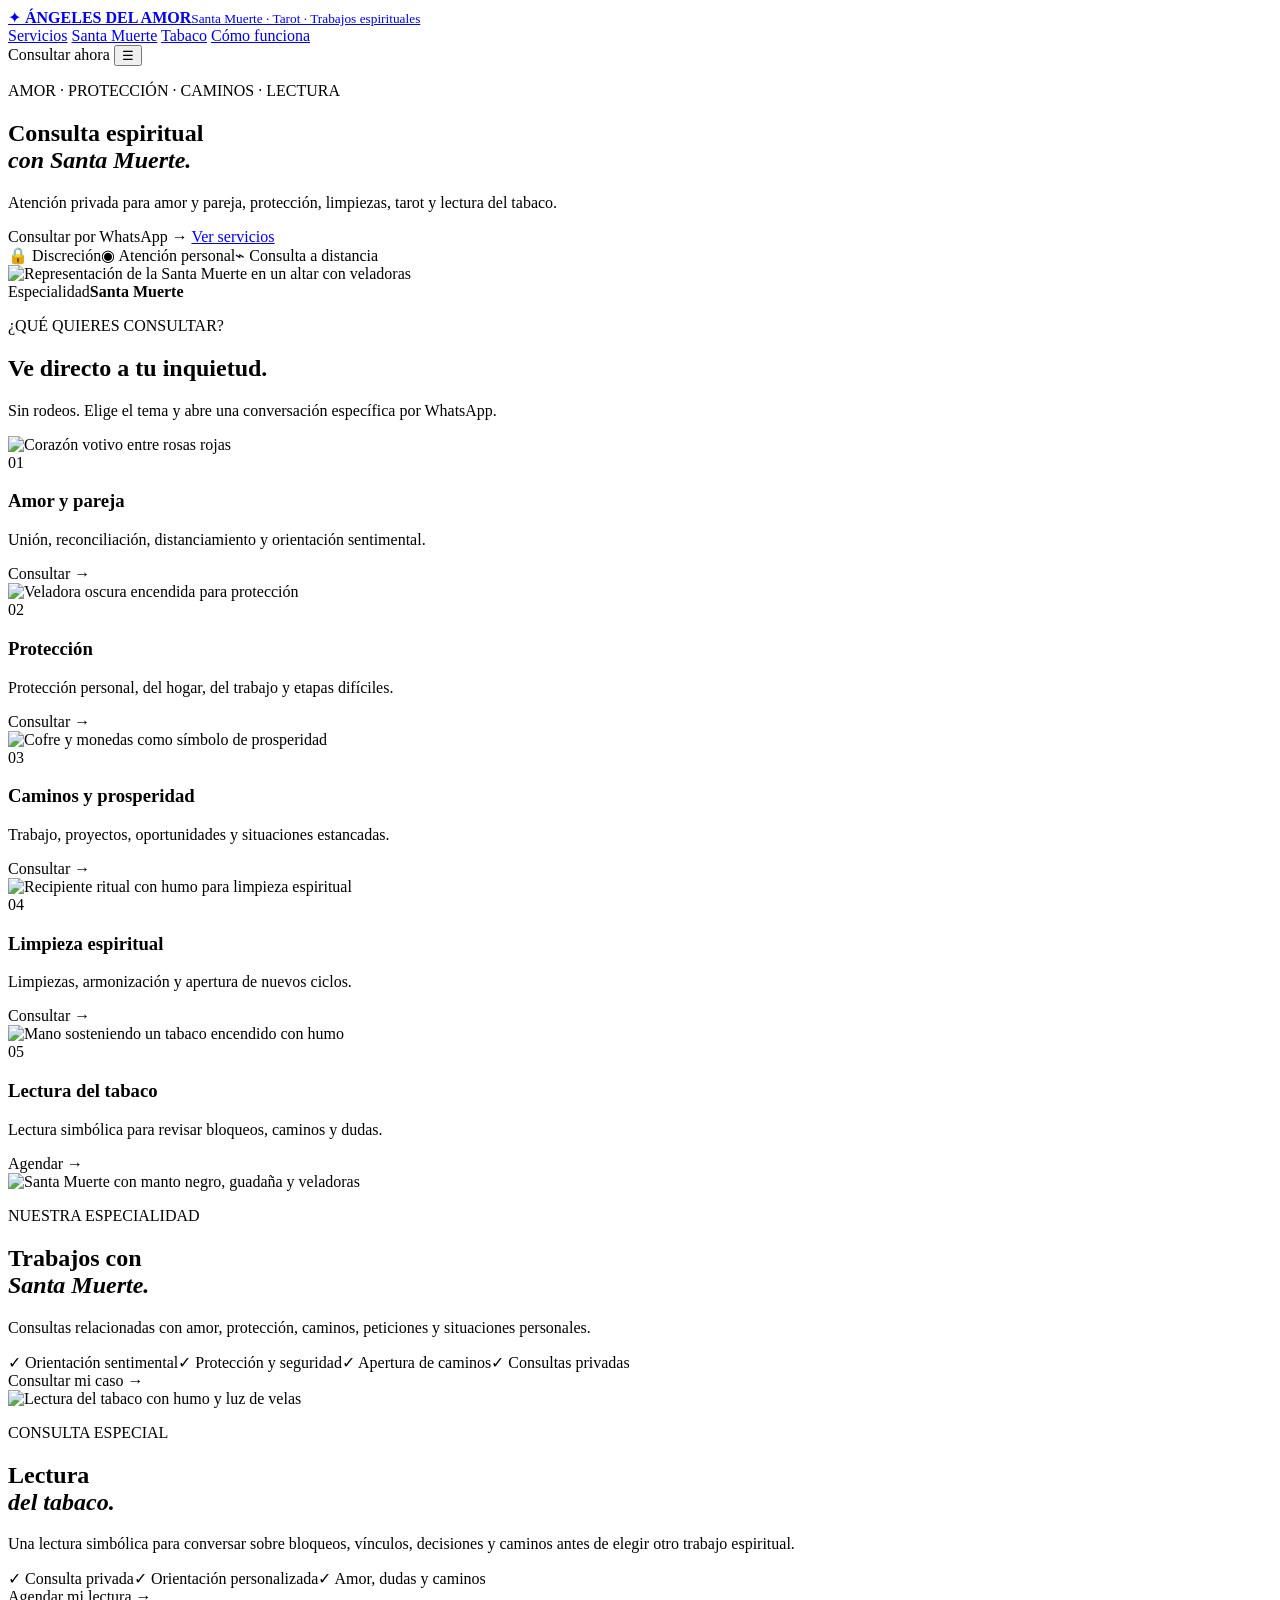
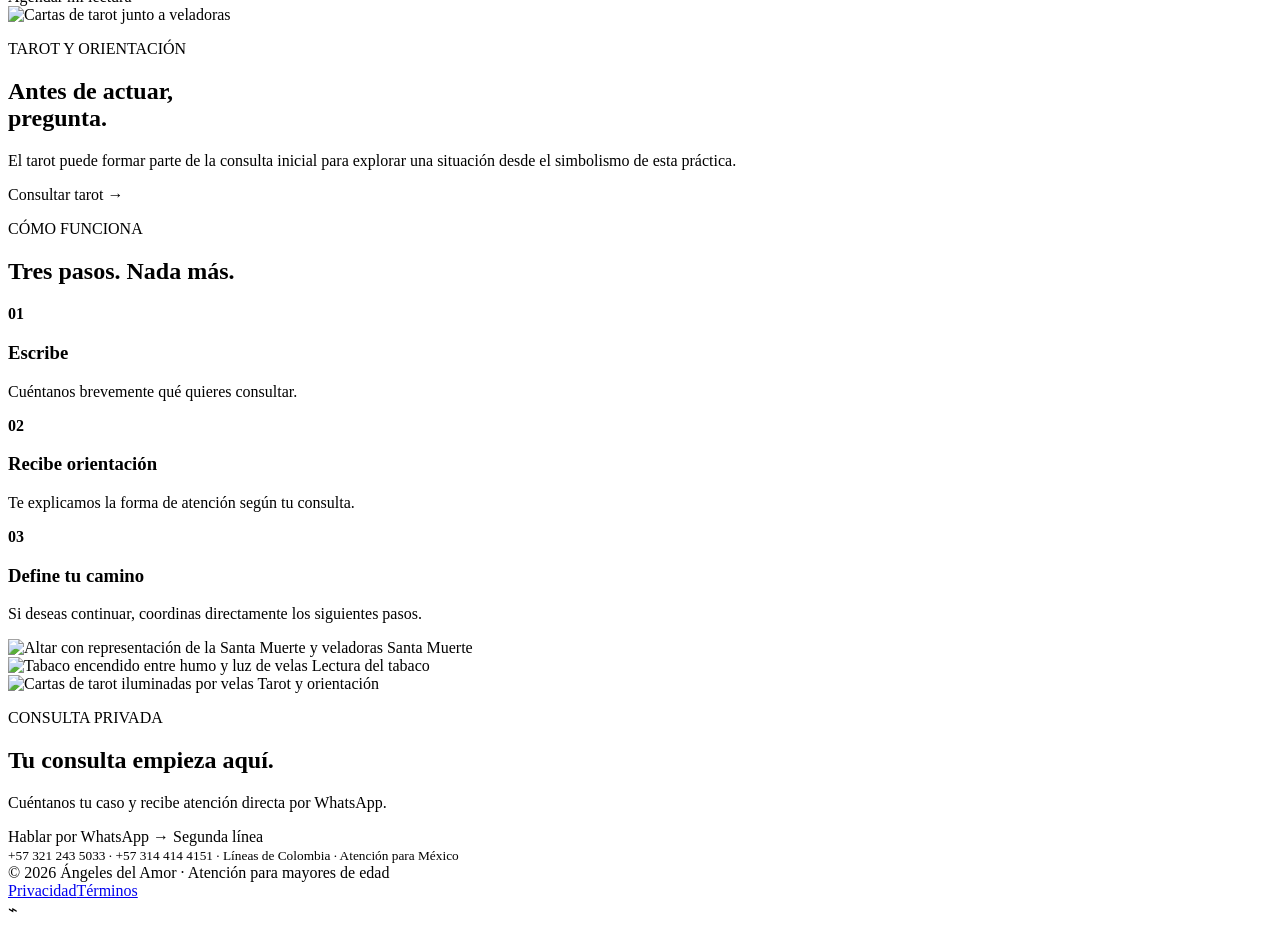
==== index.html @ ab7dc8e7 "Add files via upload" ====
<!doctype html>
<html lang="es-MX">
<head>
  <meta charset="utf-8">
  <meta name="viewport" content="width=device-width,initial-scale=1">
  <title>Ángeles del Amor | Santa Muerte, amor y lectura del tabaco</title>
  <meta name="description" content="Consultas espirituales privadas para México: Santa Muerte, amor y pareja, protección, limpiezas, tarot y lectura del tabaco. Atención por WhatsApp.">
  <meta name="theme-color" content="#080706">
  <meta name="robots" content="index,follow">
  <meta property="og:title" content="Ángeles del Amor | Santa Muerte, amor y caminos">
  <meta property="og:description" content="Consulta privada por WhatsApp sobre amor, protección, limpiezas, tarot y lectura del tabaco.">
  <meta property="og:type" content="website">
  <meta property="og:locale" content="es_MX">
  <meta property="og:image" content="assets/img/altar.webp">
  <link rel="icon" href="icon.svg">
  <link rel="preconnect" href="https://fonts.googleapis.com">
  <link rel="preconnect" href="https://fonts.gstatic.com" crossorigin>
  <link href="https://fonts.googleapis.com/css2?family=Cormorant+Garamond:wght@500;600&family=Manrope:wght@400;500;600;700&display=swap" rel="stylesheet">
  <link rel="stylesheet" href="assets/styles.css">
</head>
<body>
<header class="site-header" id="inicio">
  <div class="shell nav-wrap">
    <a class="brand" href="#inicio" aria-label="Ángeles del Amor, inicio">
      <span class="sigil">✦</span>
      <span><strong>ÁNGELES DEL AMOR</strong><small>Santa Muerte · Tarot · Trabajos espirituales</small></span>
    </a>
    <nav class="nav-links" aria-label="Navegación principal">
      <a href="#servicios">Servicios</a>
      <a href="#santa">Santa Muerte</a>
      <a href="#tabaco">Tabaco</a>
      <a href="#proceso">Cómo funciona</a>
    </nav>
    <a class="top-cta" data-wa="una consulta privada">Consultar ahora</a>
    <button class="menu-btn" aria-label="Abrir menú" aria-expanded="false">☰</button>
  </div>
</header>

<main>
  <section class="hero">
    <div class="hero-backdrop" aria-hidden="true"></div>
    <div class="shell hero-grid">
      <div class="hero-copy reveal is-visible">
        <p class="kicker">AMOR · PROTECCIÓN · CAMINOS · LECTURA</p>
        <h1>Consulta espiritual<br><em>con Santa Muerte.</em></h1>
        <p class="lead">Atención privada para amor y pareja, protección, limpiezas, tarot y lectura del tabaco.</p>
        <div class="hero-actions">
          <a class="btn btn-primary" data-wa="una consulta espiritual con Santa Muerte">Consultar por WhatsApp <span>→</span></a>
          <a class="btn btn-line" href="#servicios">Ver servicios</a>
        </div>
        <div class="trust-strip">
          <span>🔒 Discreción</span><span>◉ Atención personal</span><span>⌁ Consulta a distancia</span>
        </div>
      </div>
      <div class="hero-visual reveal delay-1">
        <div class="image-frame santa-frame">
          <img src="assets/img/santa-muerte.webp" alt="Representación de la Santa Muerte en un altar con veladoras" loading="eager">
          <div class="image-caption"><span>Especialidad</span><strong>Santa Muerte</strong></div>
        </div>
      </div>
    </div>
  </section>

  <section class="services-section" id="servicios">
    <div class="shell">
      <div class="section-head reveal">
        <div><p class="kicker">¿QUÉ QUIERES CONSULTAR?</p><h2>Ve directo a tu inquietud.</h2></div>
        <p>Sin rodeos. Elige el tema y abre una conversación específica por WhatsApp.</p>
      </div>
      <div class="service-grid">
        <article class="service-card reveal">
          <img src="assets/img/amor.webp" alt="Corazón votivo entre rosas rojas" loading="lazy">
          <div class="service-overlay"><span>01</span><h3>Amor y pareja</h3><p>Unión, reconciliación, distanciamiento y orientación sentimental.</p><a data-wa="amor, pareja o retorno">Consultar →</a></div>
        </article>
        <article class="service-card reveal delay-1">
          <img src="assets/img/proteccion.webp" alt="Veladora oscura encendida para protección" loading="lazy">
          <div class="service-overlay"><span>02</span><h3>Protección</h3><p>Protección personal, del hogar, del trabajo y etapas difíciles.</p><a data-wa="protección espiritual">Consultar →</a></div>
        </article>
        <article class="service-card reveal delay-2">
          <img src="assets/img/prosperidad.webp" alt="Cofre y monedas como símbolo de prosperidad" loading="lazy">
          <div class="service-overlay"><span>03</span><h3>Caminos y prosperidad</h3><p>Trabajo, proyectos, oportunidades y situaciones estancadas.</p><a data-wa="caminos, trabajo o prosperidad">Consultar →</a></div>
        </article>
        <article class="service-card reveal">
          <img src="assets/img/limpieza.webp" alt="Recipiente ritual con humo para limpieza espiritual" loading="lazy">
          <div class="service-overlay"><span>04</span><h3>Limpieza espiritual</h3><p>Limpiezas, armonización y apertura de nuevos ciclos.</p><a data-wa="una limpieza espiritual">Consultar →</a></div>
        </article>
        <article class="service-card reveal delay-1">
          <img src="assets/img/lectura-tabaco.webp" alt="Mano sosteniendo un tabaco encendido con humo" loading="lazy">
          <div class="service-overlay"><span>05</span><h3>Lectura del tabaco</h3><p>Lectura simbólica para revisar bloqueos, caminos y dudas.</p><a data-wa="una lectura del tabaco">Agendar →</a></div>
        </article>
      </div>
    </div>
  </section>

  <section class="feature feature-santa" id="santa">
    <div class="shell feature-grid">
      <div class="feature-image reveal"><img src="assets/img/santa-muerte.webp" alt="Santa Muerte con manto negro, guadaña y veladoras" loading="lazy"></div>
      <div class="feature-copy reveal delay-1">
        <p class="kicker red">NUESTRA ESPECIALIDAD</p>
        <h2>Trabajos con<br><em>Santa Muerte.</em></h2>
        <p>Consultas relacionadas con amor, protección, caminos, peticiones y situaciones personales.</p>
        <div class="mini-list"><span>✓ Orientación sentimental</span><span>✓ Protección y seguridad</span><span>✓ Apertura de caminos</span><span>✓ Consultas privadas</span></div>
        <a class="btn btn-gold" data-wa="un trabajo relacionado con la Santa Muerte">Consultar mi caso →</a>
      </div>
    </div>
  </section>

  <section class="feature feature-tabaco" id="tabaco">
    <div class="shell feature-grid reverse">
      <div class="feature-image tabaco-img reveal"><img src="assets/img/lectura-tabaco.webp" alt="Lectura del tabaco con humo y luz de velas" loading="lazy"></div>
      <div class="feature-copy reveal delay-1">
        <p class="kicker red">CONSULTA ESPECIAL</p>
        <h2>Lectura<br><em>del tabaco.</em></h2>
        <p>Una lectura simbólica para conversar sobre bloqueos, vínculos, decisiones y caminos antes de elegir otro trabajo espiritual.</p>
        <div class="mini-list"><span>✓ Consulta privada</span><span>✓ Orientación personalizada</span><span>✓ Amor, dudas y caminos</span></div>
        <a class="btn btn-primary" data-wa="una lectura del tabaco">Agendar mi lectura →</a>
      </div>
    </div>
  </section>

  <section class="tarot-band">
    <div class="shell tarot-grid">
      <div class="tarot-image reveal"><img src="assets/img/tarot.webp" alt="Cartas de tarot junto a veladoras" loading="lazy"></div>
      <div class="tarot-copy reveal delay-1">
        <p class="kicker">TAROT Y ORIENTACIÓN</p>
        <h2>Antes de actuar,<br>pregunta.</h2>
        <p>El tarot puede formar parte de la consulta inicial para explorar una situación desde el simbolismo de esta práctica.</p>
        <a data-wa="una consulta de tarot">Consultar tarot →</a>
      </div>
    </div>
  </section>

  <section class="process" id="proceso">
    <div class="shell">
      <div class="section-head compact reveal"><div><p class="kicker">CÓMO FUNCIONA</p><h2>Tres pasos. Nada más.</h2></div></div>
      <div class="process-grid">
        <div class="process-step reveal"><b>01</b><h3>Escribe</h3><p>Cuéntanos brevemente qué quieres consultar.</p></div>
        <div class="process-step reveal delay-1"><b>02</b><h3>Recibe orientación</h3><p>Te explicamos la forma de atención según tu consulta.</p></div>
        <div class="process-step reveal delay-2"><b>03</b><h3>Define tu camino</h3><p>Si deseas continuar, coordinas directamente los siguientes pasos.</p></div>
      </div>
    </div>
  </section>

  <section class="visual-break" aria-label="Galería visual de servicios espirituales">
    <div class="visual-panel visual-panel-wide reveal">
      <img src="assets/img/santa-altar.webp" alt="Altar con representación de la Santa Muerte y veladoras" loading="lazy">
      <span>Santa Muerte</span>
    </div>
    <div class="visual-panel reveal delay-1">
      <img src="assets/img/lectura-tabaco.webp" alt="Tabaco encendido entre humo y luz de velas" loading="lazy">
      <span>Lectura del tabaco</span>
    </div>
    <div class="visual-panel reveal delay-2">
      <img src="assets/img/tarot.webp" alt="Cartas de tarot iluminadas por velas" loading="lazy">
      <span>Tarot y orientación</span>
    </div>
  </section>

  <section class="final-cta">
    <div class="shell final-inner reveal">
      <p class="kicker">CONSULTA PRIVADA</p>
      <h2>Tu consulta empieza aquí.</h2>
      <p>Cuéntanos tu caso y recibe atención directa por WhatsApp.</p>
      <div class="hero-actions centered">
        <a class="btn btn-primary" data-wa="una consulta privada">Hablar por WhatsApp →</a>
        <a class="btn btn-line" data-wa="una consulta privada" data-number="573144144151">Segunda línea</a>
      </div>
      <small>+57 321 243 5033 · +57 314 414 4151 · Líneas de Colombia · Atención para México</small>
    </div>
  </section>
</main>

<footer class="footer">
  <div class="shell footer-row">
    <div>© 2026 Ángeles del Amor · Atención para mayores de edad</div>
    <div><a href="privacidad.html">Privacidad</a><a href="terminos.html">Términos</a></div>
  </div>
</footer>

<a class="wa-float" data-wa="una consulta privada" aria-label="Consultar por WhatsApp">⌁</a>
<script src="assets/app.js"></script>
</body>
</html>
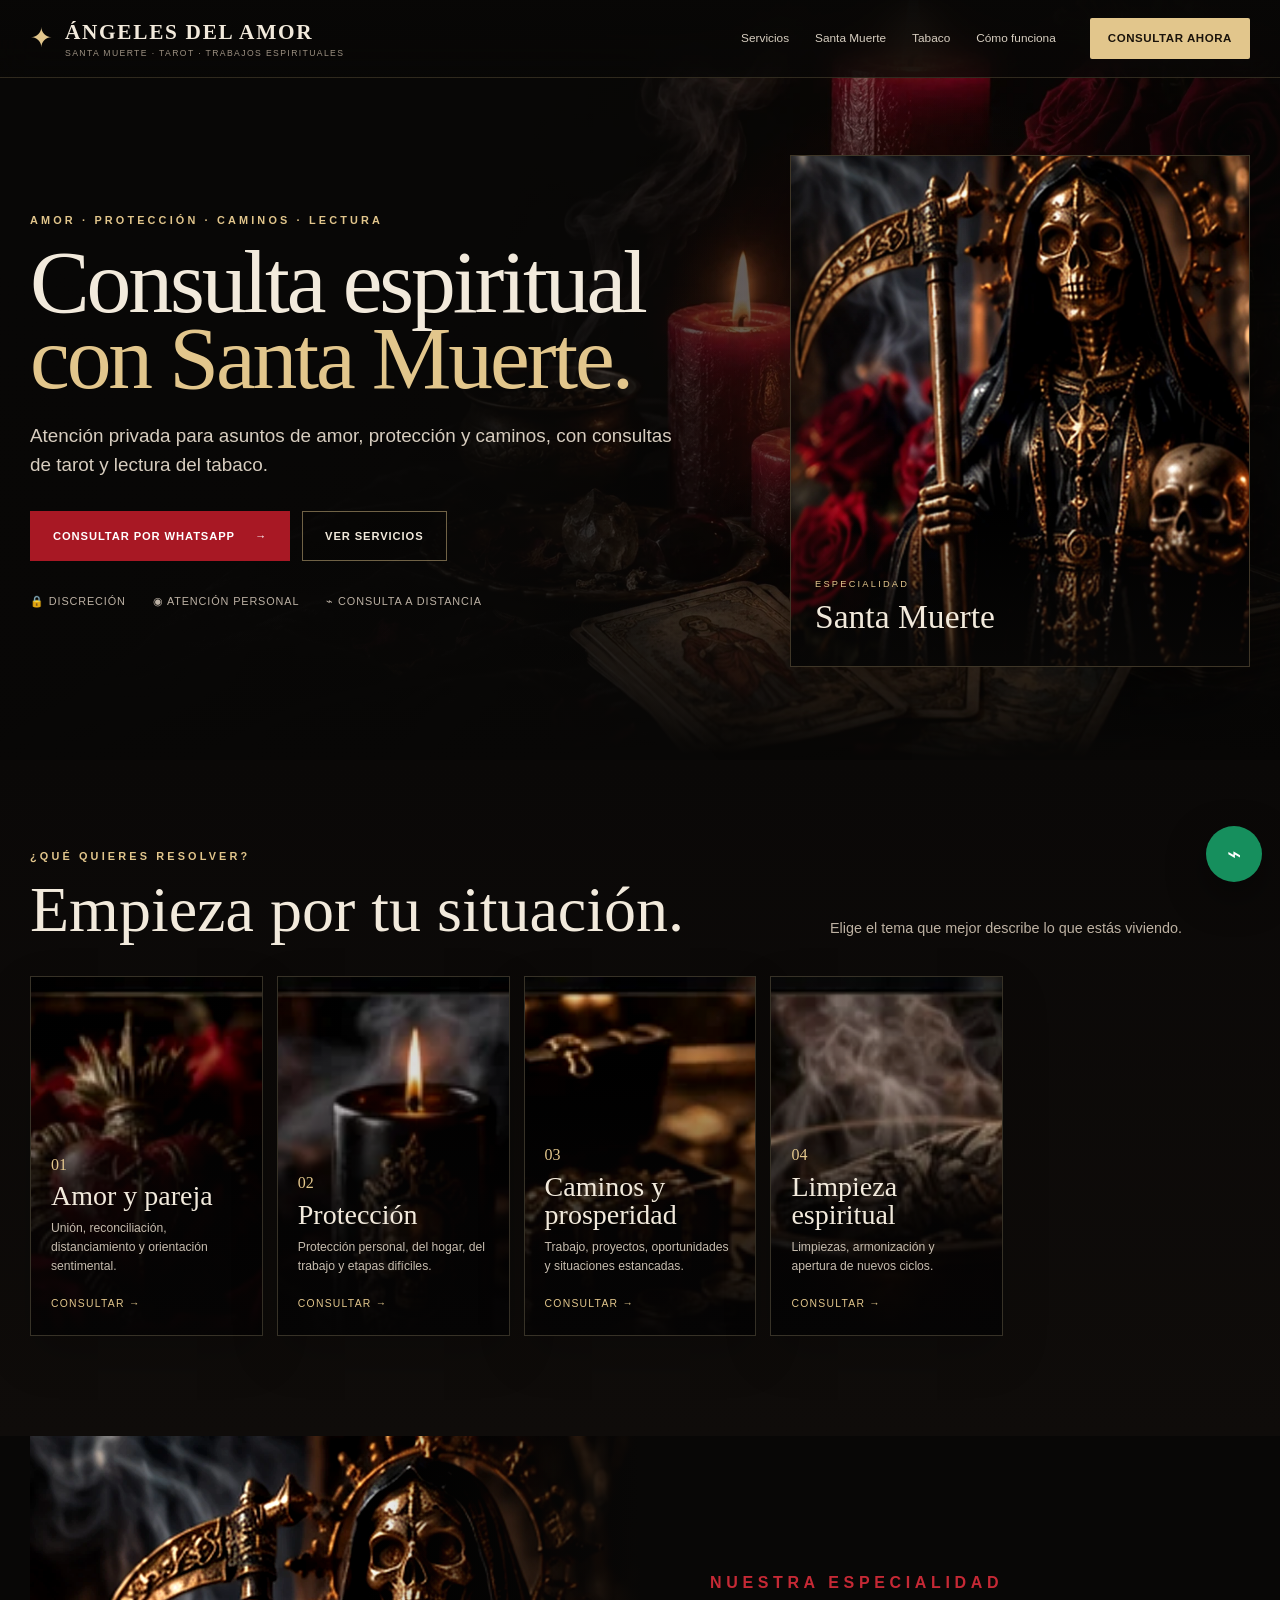
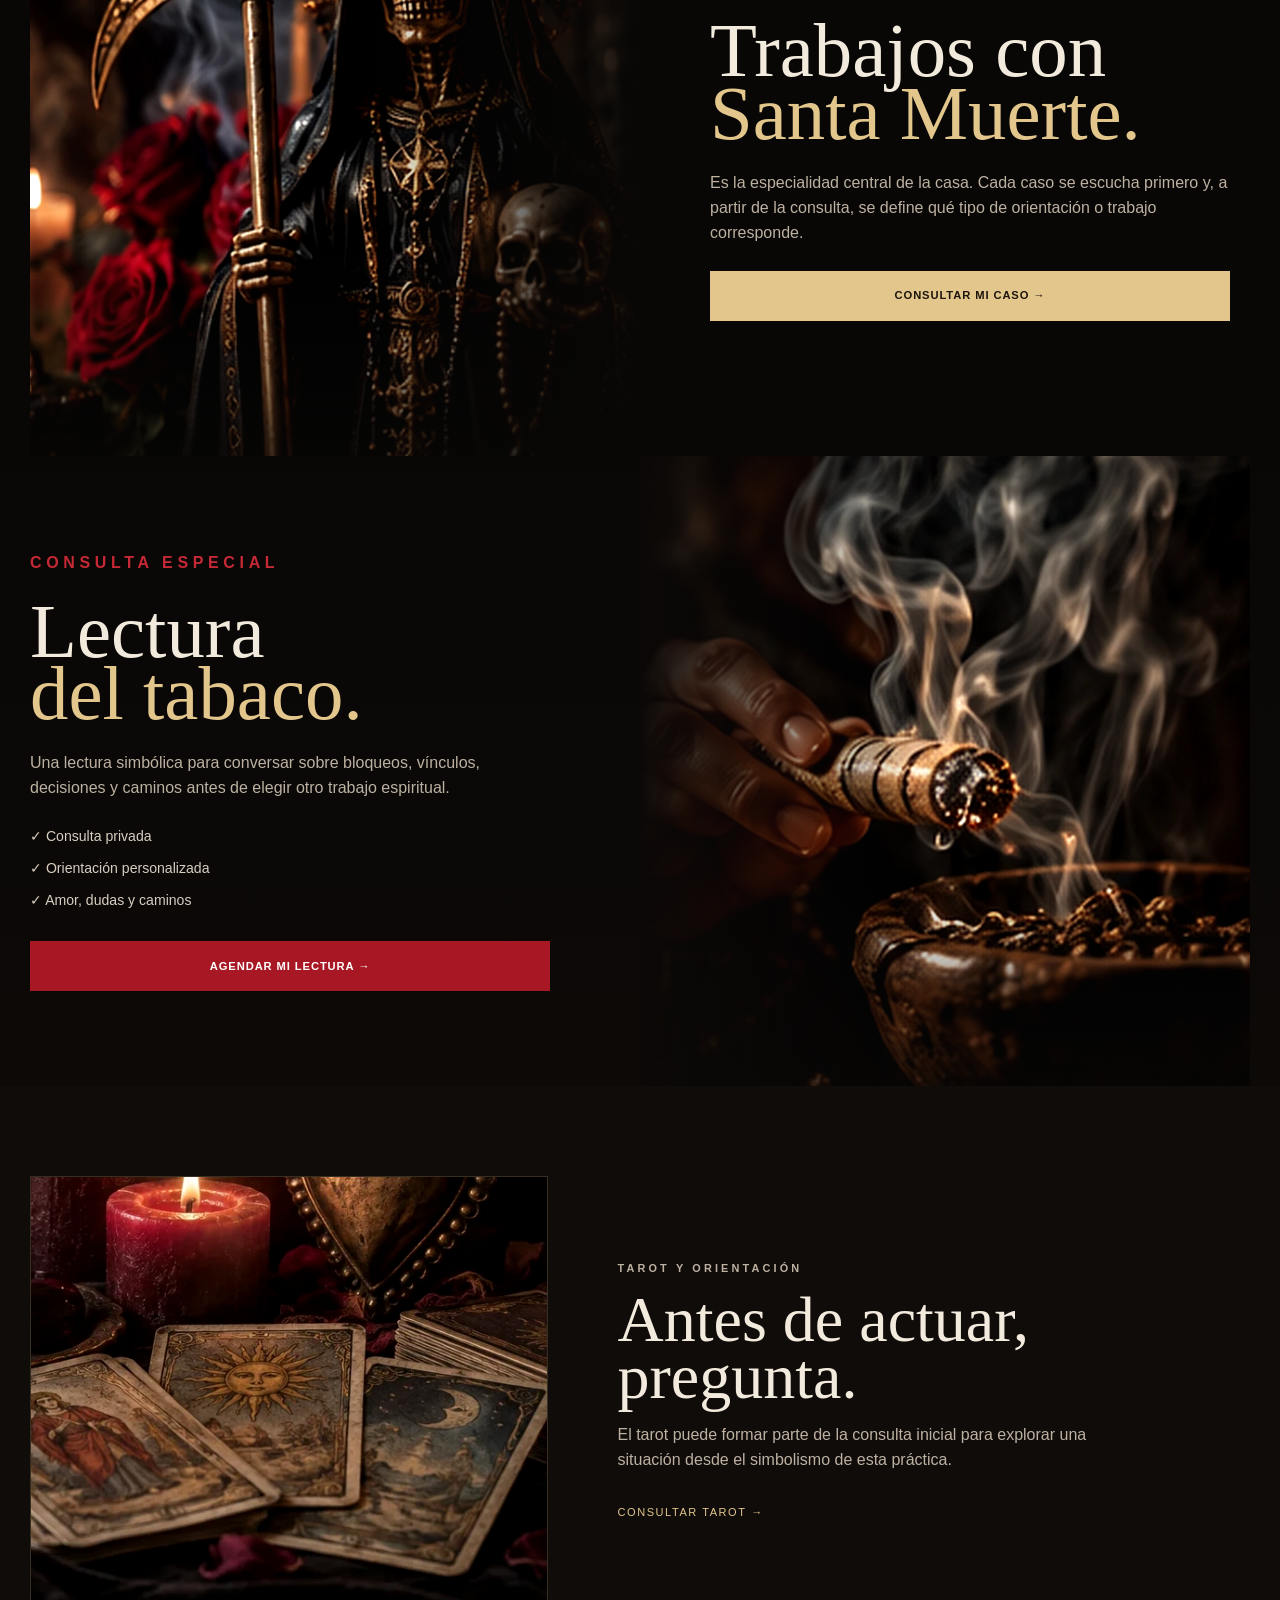
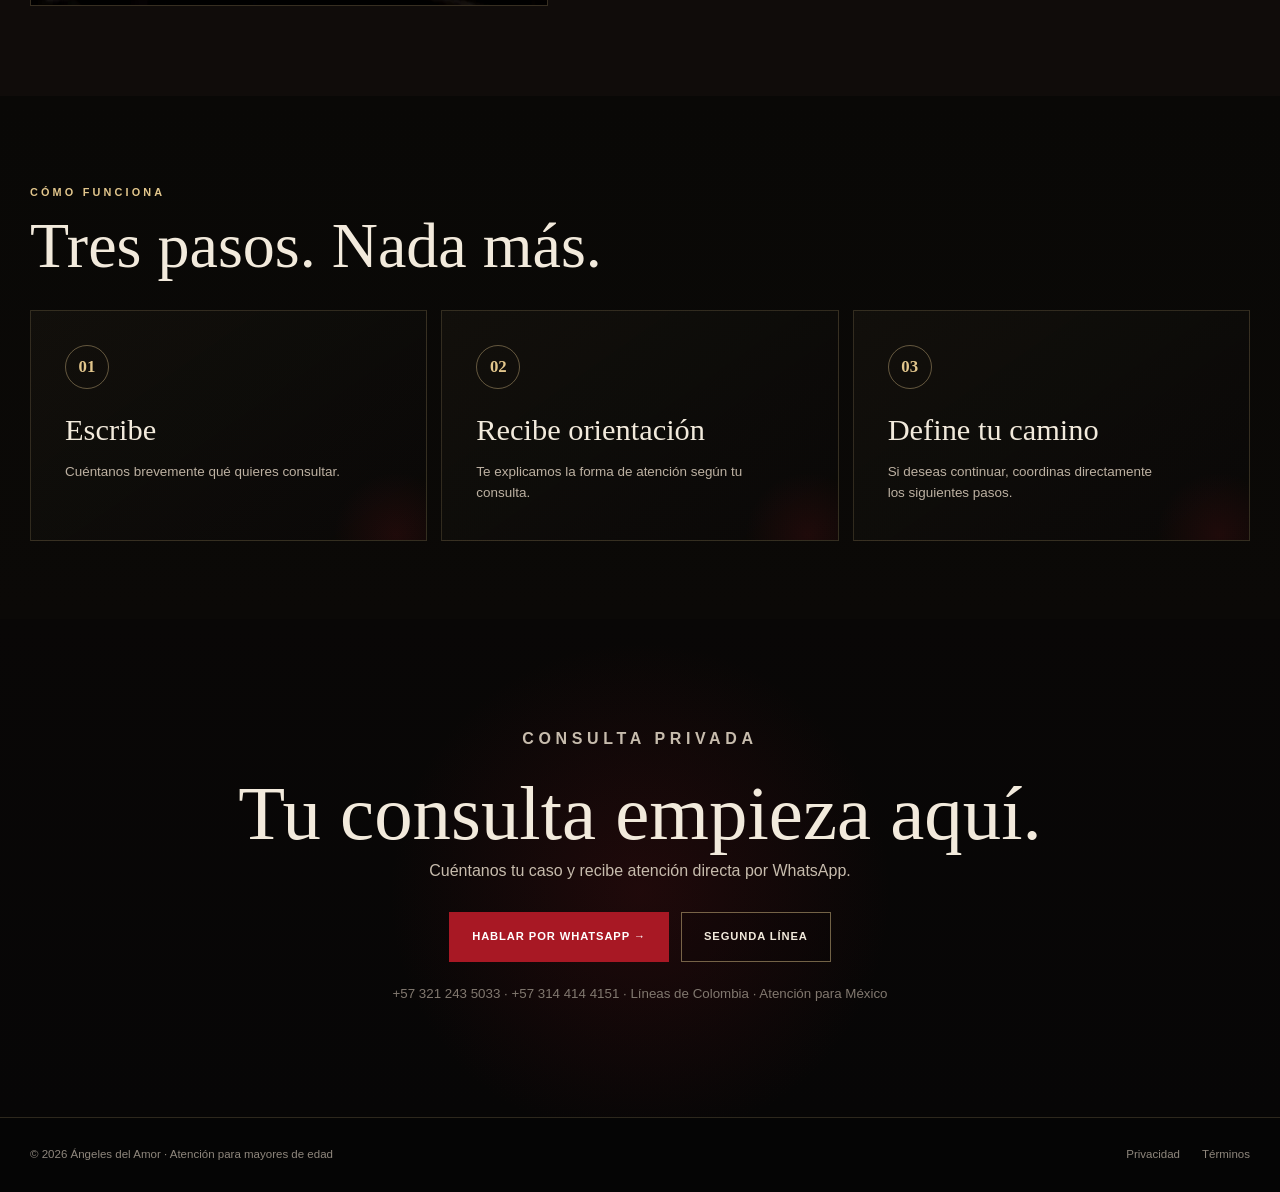
==== commit 5aa8e648: "Add files via upload" ====
--- a/index.html
+++ b/index.html
@@ -43,7 +43,7 @@
       <div class="hero-copy reveal is-visible">
         <p class="kicker">AMOR · PROTECCIÓN · CAMINOS · LECTURA</p>
         <h1>Consulta espiritual<br><em>con Santa Muerte.</em></h1>
-        <p class="lead">Atención privada para amor y pareja, protección, limpiezas, tarot y lectura del tabaco.</p>
+        <p class="lead">Atención privada para asuntos de amor, protección y caminos, con consultas de tarot y lectura del tabaco.</p>
         <div class="hero-actions">
           <a class="btn btn-primary" data-wa="una consulta espiritual con Santa Muerte">Consultar por WhatsApp <span>→</span></a>
           <a class="btn btn-line" href="#servicios">Ver servicios</a>
@@ -64,8 +64,8 @@
   <section class="services-section" id="servicios">
     <div class="shell">
       <div class="section-head reveal">
-        <div><p class="kicker">¿QUÉ QUIERES CONSULTAR?</p><h2>Ve directo a tu inquietud.</h2></div>
-        <p>Sin rodeos. Elige el tema y abre una conversación específica por WhatsApp.</p>
+        <div><p class="kicker">¿QUÉ QUIERES RESOLVER?</p><h2>Empieza por tu situación.</h2></div>
+        <p>Elige el tema que mejor describe lo que estás viviendo.</p>
       </div>
       <div class="service-grid">
         <article class="service-card reveal">
@@ -84,10 +84,6 @@
           <img src="assets/img/limpieza.webp" alt="Recipiente ritual con humo para limpieza espiritual" loading="lazy">
           <div class="service-overlay"><span>04</span><h3>Limpieza espiritual</h3><p>Limpiezas, armonización y apertura de nuevos ciclos.</p><a data-wa="una limpieza espiritual">Consultar →</a></div>
         </article>
-        <article class="service-card reveal delay-1">
-          <img src="assets/img/lectura-tabaco.webp" alt="Mano sosteniendo un tabaco encendido con humo" loading="lazy">
-          <div class="service-overlay"><span>05</span><h3>Lectura del tabaco</h3><p>Lectura simbólica para revisar bloqueos, caminos y dudas.</p><a data-wa="una lectura del tabaco">Agendar →</a></div>
-        </article>
       </div>
     </div>
   </section>
@@ -98,8 +94,7 @@
       <div class="feature-copy reveal delay-1">
         <p class="kicker red">NUESTRA ESPECIALIDAD</p>
         <h2>Trabajos con<br><em>Santa Muerte.</em></h2>
-        <p>Consultas relacionadas con amor, protección, caminos, peticiones y situaciones personales.</p>
-        <div class="mini-list"><span>✓ Orientación sentimental</span><span>✓ Protección y seguridad</span><span>✓ Apertura de caminos</span><span>✓ Consultas privadas</span></div>
+        <p>Es la especialidad central de la casa. Cada caso se escucha primero y, a partir de la consulta, se define qué tipo de orientación o trabajo corresponde.</p>
         <a class="btn btn-gold" data-wa="un trabajo relacionado con la Santa Muerte">Consultar mi caso →</a>
       </div>
     </div>
@@ -141,21 +136,6 @@
     </div>
   </section>
 
-  <section class="visual-break" aria-label="Galería visual de servicios espirituales">
-    <div class="visual-panel visual-panel-wide reveal">
-      <img src="assets/img/santa-altar.webp" alt="Altar con representación de la Santa Muerte y veladoras" loading="lazy">
-      <span>Santa Muerte</span>
-    </div>
-    <div class="visual-panel reveal delay-1">
-      <img src="assets/img/lectura-tabaco.webp" alt="Tabaco encendido entre humo y luz de velas" loading="lazy">
-      <span>Lectura del tabaco</span>
-    </div>
-    <div class="visual-panel reveal delay-2">
-      <img src="assets/img/tarot.webp" alt="Cartas de tarot iluminadas por velas" loading="lazy">
-      <span>Tarot y orientación</span>
-    </div>
-  </section>
-
   <section class="final-cta">
     <div class="shell final-inner reveal">
       <p class="kicker">CONSULTA PRIVADA</p>
--- a/assets/styles.css
+++ b/assets/styles.css
@@ -0,0 +1,30 @@
+:root{--bg:#080706;--bg2:#0e0b0a;--panel:#120e0c;--ivory:#f2eadc;--muted:#bdb1a2;--gold:#c9a86a;--gold2:#e2c68c;--red:#9f1520;--wine:#591116;--line:rgba(226,198,140,.18);--serif:"Cormorant Garamond",Georgia,serif;--sans:"Manrope",Arial,sans-serif;--max:1220px}*{box-sizing:border-box}html{scroll-behavior:smooth}body{margin:0;background:var(--bg);color:var(--ivory);font-family:var(--sans);line-height:1.55;overflow-x:hidden}a{color:inherit;text-decoration:none;cursor:pointer}img{display:block;width:100%}.shell{width:min(calc(100% - 48px),var(--max));margin:auto}.site-header{position:fixed;z-index:100;top:0;left:0;right:0;height:78px;background:linear-gradient(180deg,rgba(8,7,6,.97),rgba(8,7,6,.8));border-bottom:1px solid var(--line);backdrop-filter:blur(18px)}.nav-wrap{height:100%;display:flex;align-items:center;gap:34px}.brand{display:flex;align-items:center;gap:12px;min-width:290px}.sigil{font-size:1.7rem;color:var(--gold2)}.brand strong{display:block;font-family:var(--serif);font-size:1.33rem;letter-spacing:.08em;font-weight:600}.brand small{display:block;color:#9d9182;font-size:.54rem;letter-spacing:.16em;text-transform:uppercase;margin-top:-2px}.nav-links{display:flex;gap:26px;margin-left:auto;font-size:.74rem}.nav-links a{color:#d7cec0}.nav-links a:hover{color:var(--gold2)}.top-cta{padding:12px 18px;background:var(--gold2);color:#1a130b;font-size:.72rem;font-weight:700;letter-spacing:.05em;text-transform:uppercase;border-radius:2px}.menu-btn{display:none;margin-left:auto;border:0;background:none;color:#fff;font-size:1.5rem}.hero{min-height:760px;padding:142px 0 80px;position:relative;display:flex;align-items:center;overflow:hidden;background:#080706}.hero-backdrop{position:absolute;inset:0;background:linear-gradient(90deg,rgba(8,7,6,.98) 0%,rgba(8,7,6,.92) 39%,rgba(8,7,6,.22) 78%,rgba(8,7,6,.75) 100%),url('img/altar.webp') center/cover no-repeat;opacity:.95}.hero-backdrop:after{content:"";position:absolute;inset:0;background:radial-gradient(circle at 72% 46%,rgba(165,44,27,.2),transparent 26%),linear-gradient(0deg,#080706 0%,transparent 22%)}.hero-grid{position:relative;display:grid;grid-template-columns:1.05fr .78fr;gap:70px;align-items:center}.kicker{margin:0 0 16px;font-size:.68rem;letter-spacing:.29em;text-transform:uppercase;color:var(--gold2);font-weight:700}.kicker.red{color:#c52935}.hero-copy h1{font-family:var(--serif);font-size:clamp(4.4rem,7vw,7.7rem);line-height:.84;letter-spacing:-.035em;margin:0 0 26px;font-weight:500}.hero-copy h1 em,.feature-copy h2 em{color:var(--gold2);font-style:normal}.lead{max-width:680px;font-size:1.18rem;color:#d7cdbf;margin:0 0 32px}.hero-actions{display:flex;gap:12px;flex-wrap:wrap}.btn{display:inline-flex;align-items:center;justify-content:center;gap:20px;min-height:50px;padding:0 22px;text-transform:uppercase;letter-spacing:.08em;font-size:.7rem;font-weight:700;border:1px solid transparent;transition:.25s}.btn:hover{transform:translateY(-2px)}.btn-primary{background:#a81824;color:white}.btn-primary:hover{background:#bf202d}.btn-line{border-color:rgba(226,198,140,.48);background:rgba(0,0,0,.15)}.btn-gold{background:var(--gold2);color:#1d140c}.trust-strip{display:flex;gap:27px;margin-top:32px;color:#bcb1a4;font-size:.68rem;text-transform:uppercase;letter-spacing:.08em}.hero-visual{display:flex;justify-content:flex-end}.image-frame{position:relative;border:1px solid rgba(226,198,140,.24);box-shadow:0 26px 80px rgba(0,0,0,.55);overflow:hidden;background:#0b0908}.santa-frame{width:min(460px,100%);aspect-ratio:.9}.santa-frame img{height:100%;object-fit:cover;object-position:62% 50%;transform:scale(1.07)}.santa-frame:after{content:"";position:absolute;inset:0;background:linear-gradient(0deg,rgba(8,7,6,.9),transparent 32%),linear-gradient(90deg,rgba(8,7,6,.35),transparent 40%)}.image-caption{position:absolute;z-index:2;left:24px;bottom:22px}.image-caption span{display:block;font-size:.58rem;text-transform:uppercase;letter-spacing:.24em;color:var(--gold2)}.image-caption strong{font-family:var(--serif);font-size:2.1rem;font-weight:500}.services-section{padding:88px 0 100px;background:linear-gradient(180deg,#0a0807,#0f0c0a)}.section-head{display:grid;grid-template-columns:1fr 420px;gap:50px;align-items:end;margin-bottom:36px}.section-head h2{font-family:var(--serif);font-size:clamp(3rem,5vw,5rem);line-height:.92;margin:0;font-weight:500}.section-head>p{margin:0;color:var(--muted);font-size:.9rem}.service-grid{display:grid;grid-template-columns:repeat(5,1fr);gap:14px}.service-card{position:relative;min-height:360px;overflow:hidden;border:1px solid var(--line);background:#111}.service-card img{height:100%;object-fit:cover;filter:saturate(.88) contrast(1.04);transition:.55s}.service-card:after{content:"";position:absolute;inset:0;background:linear-gradient(0deg,rgba(5,4,4,.98) 0%,rgba(5,4,4,.72) 38%,rgba(5,4,4,.08) 72%)}.service-card:hover img{transform:scale(1.05)}.service-overlay{position:absolute;z-index:2;left:20px;right:20px;bottom:20px}.service-overlay>span{font-family:var(--serif);font-size:1rem;color:var(--gold2)}.service-overlay h3{font-family:var(--serif);font-size:1.75rem;line-height:1;margin:5px 0 9px;font-weight:500}.service-overlay p{font-size:.76rem;color:#c6bcae;margin:0 0 14px}.service-overlay a{font-size:.65rem;text-transform:uppercase;letter-spacing:.12em;color:var(--gold2)}.feature{padding:0;background:#080706}.feature-grid{display:grid;grid-template-columns:1fr 1fr;min-height:620px}.feature-grid.reverse{grid-template-columns:1fr 1fr}.feature-image{position:relative;overflow:hidden;min-height:620px}.feature-image img{height:100%;object-fit:cover}.feature-image:after{content:"";position:absolute;inset:0;background:linear-gradient(90deg,transparent 55%,#080706 100%),linear-gradient(0deg,rgba(8,7,6,.75),transparent 34%)}.feature-copy{padding:95px 0 95px 70px;display:flex;flex-direction:column;justify-content:center;max-width:590px}.feature-copy h2{font-family:var(--serif);font-size:clamp(4rem,6vw,6.4rem);line-height:.82;margin:0 0 25px;font-weight:500}.feature-copy>p{color:var(--muted);font-size:1rem;margin:0 0 25px}.mini-list{display:grid;gap:10px;margin-bottom:30px}.mini-list span{color:#d8cec0;font-size:.88rem}.feature-tabaco{background:linear-gradient(180deg,#090706,#0c0907)}.feature-tabaco .feature-grid.reverse .feature-image{order:2}.feature-tabaco .feature-grid.reverse .feature-copy{order:1;padding-left:0;padding-right:70px}.feature-tabaco .feature-image:after{background:linear-gradient(270deg,transparent 55%,#0b0807 100%),linear-gradient(0deg,rgba(8,7,6,.7),transparent 32%)}.tarot-band{padding:90px 0;background:#100c0a}.tarot-grid{display:grid;grid-template-columns:.9fr 1.1fr;gap:70px;align-items:center}.tarot-image{height:430px;border:1px solid var(--line);overflow:hidden}.tarot-image img{height:100%;object-fit:cover}.tarot-copy h2{font-family:var(--serif);font-size:clamp(3.5rem,5vw,5.5rem);line-height:.88;margin:0 0 18px;font-weight:500}.tarot-copy p{max-width:520px;color:var(--muted)}.tarot-copy>a{display:inline-block;margin-top:15px;color:var(--gold2);text-transform:uppercase;font-size:.69rem;letter-spacing:.14em}.process{padding:90px 0;background:#090806}.section-head.compact{grid-template-columns:1fr;margin-bottom:34px}.process-grid{display:grid;grid-template-columns:repeat(3,1fr);border-top:1px solid var(--line);border-left:1px solid var(--line)}.process-step{padding:28px 28px 32px;border-right:1px solid var(--line);border-bottom:1px solid var(--line);min-height:190px}.process-step b{font-family:var(--serif);font-size:1.5rem;color:var(--gold)}.process-step h3{font-family:var(--serif);font-size:2.1rem;font-weight:500;margin:12px 0 8px}.process-step p{margin:0;color:var(--muted);font-size:.84rem}.credibility{padding:34px 0;background:#050505;border-top:1px solid var(--line);border-bottom:1px solid var(--line)}.credibility-grid{display:grid;grid-template-columns:repeat(4,1fr);gap:26px}.credibility-grid div{display:flex;gap:13px;align-items:flex-start}.credibility-grid strong{color:var(--gold2);font-family:var(--serif);font-size:1.25rem;font-weight:500}.credibility-grid span{color:#aaa095;font-size:.72rem;line-height:1.4}.final-cta{padding:115px 0;text-align:center;background:radial-gradient(circle at 50% 60%,rgba(116,20,26,.24),transparent 34%),#080706}.final-inner h2{font-family:var(--serif);font-size:clamp(4rem,7vw,6.8rem);line-height:.88;margin:0 0 12px;font-weight:500}.final-inner>p{margin:0 0 28px;color:var(--muted)}.centered{justify-content:center}.final-inner small{display:block;margin-top:22px;color:#8e857a}.footer{padding:28px 0;border-top:1px solid var(--line);background:#050505;color:#8f877d;font-size:.72rem}.footer-row{display:flex;justify-content:space-between;gap:20px}.footer-row div:last-child{display:flex;gap:22px}.wa-float{position:fixed;z-index:95;right:18px;bottom:18px;width:56px;height:56px;border-radius:50%;display:grid;place-items:center;background:#168f5d;color:white;font-size:1.5rem;box-shadow:0 14px 40px rgba(0,0,0,.45)}.reveal{opacity:0;transform:translateY(22px);transition:.75s ease}.reveal.is-visible{opacity:1;transform:none}.delay-1{transition-delay:.11s}.delay-2{transition-delay:.22s}
+@media(max-width:1050px){.nav-links{display:none}.top-cta{margin-left:auto}.hero-grid{grid-template-columns:1fr .7fr;gap:34px}.service-grid{grid-template-columns:repeat(3,1fr)}.feature-grid,.feature-grid.reverse{grid-template-columns:1fr 1fr}.credibility-grid{grid-template-columns:repeat(2,1fr)}}
+@media(max-width:760px){.shell{width:min(calc(100% - 28px),var(--max))}.site-header{height:70px}.brand{min-width:0}.brand small{display:none}.brand strong{font-size:1.05rem}.top-cta{display:none}.menu-btn{display:block}.nav-links.mobile-open{display:flex;position:fixed;top:70px;left:0;right:0;flex-direction:column;background:#080706;border-bottom:1px solid var(--line);padding:24px 28px;gap:18px}.hero{padding:112px 0 65px;min-height:auto}.hero-backdrop{background:linear-gradient(180deg,rgba(8,7,6,.95),rgba(8,7,6,.78)),url('img/altar.webp') 65% center/cover}.hero-grid{grid-template-columns:1fr;gap:38px}.hero-copy h1{font-size:clamp(3.7rem,17vw,5.5rem)}.lead{font-size:1rem}.trust-strip{display:grid;gap:7px}.hero-visual{justify-content:flex-start}.santa-frame{width:100%;aspect-ratio:1.15}.santa-frame img{object-position:58% 45%}.services-section{padding:70px 0}.section-head{grid-template-columns:1fr;gap:16px}.section-head h2{font-size:3.1rem}.service-grid{grid-template-columns:1fr 1fr}.service-card{min-height:330px}.feature-grid,.feature-grid.reverse{grid-template-columns:1fr}.feature-image{min-height:500px}.feature-copy,.feature-tabaco .feature-grid.reverse .feature-copy{padding:60px 0;max-width:none}.feature-tabaco .feature-grid.reverse .feature-image{order:1}.feature-tabaco .feature-grid.reverse .feature-copy{order:2}.feature-image:after,.feature-tabaco .feature-image:after{background:linear-gradient(0deg,#080706,transparent 38%)}.tarot-band{padding:70px 0}.tarot-grid{grid-template-columns:1fr;gap:35px}.tarot-image{height:340px}.process{padding:70px 0}.process-grid{grid-template-columns:1fr}.credibility-grid{grid-template-columns:1fr}.final-cta{padding:85px 0}.footer-row{flex-direction:column}.btn{width:100%}.hero-actions{width:100%}}
+@media(max-width:520px){.service-grid{grid-template-columns:1fr}.service-card{min-height:390px}.feature-image{min-height:440px}.hero-copy h1{font-size:3.65rem}}
+
+/* V4 — refinement pass */
+.service-card img{filter:saturate(.92) contrast(1.06) brightness(.92)}
+.service-card{box-shadow:0 18px 44px rgba(0,0,0,.18)}
+.service-card:after{background:linear-gradient(0deg,rgba(5,4,4,.98) 0%,rgba(5,4,4,.76) 34%,rgba(5,4,4,.07) 73%)}
+.feature-image img,.tarot-image img{filter:saturate(.94) contrast(1.05)}
+.process{padding:88px 0 78px;background:linear-gradient(180deg,#090806,#0b0907)}
+.process-grid{border:0;gap:14px}
+.process-step{position:relative;padding:34px 34px 36px;border:1px solid var(--line);min-height:205px;background:linear-gradient(145deg,rgba(226,198,140,.035),rgba(0,0,0,.08));overflow:hidden}
+.process-step:before{content:"";position:absolute;inset:auto -35px -60px auto;width:130px;height:130px;border-radius:50%;background:radial-gradient(circle,rgba(139,22,30,.16),transparent 68%)}
+.process-step b{display:inline-grid;place-items:center;width:44px;height:44px;border:1px solid rgba(226,198,140,.4);border-radius:50%;font-family:var(--serif);font-size:1.05rem;color:var(--gold2)}
+.process-step h3{font-size:1.9rem;margin:18px 0 8px}
+.process-step p{max-width:280px}
+.visual-break{display:grid;grid-template-columns:1.25fr .9fr .9fr;min-height:340px;background:#050505;border-top:1px solid var(--line);border-bottom:1px solid var(--line)}
+.visual-panel{position:relative;overflow:hidden;min-height:340px;border-right:1px solid rgba(226,198,140,.12)}
+.visual-panel:last-child{border-right:0}
+.visual-panel img{height:100%;object-fit:cover;filter:saturate(.9) contrast(1.08) brightness(.76);transition:transform .8s ease,filter .5s ease}
+.visual-panel:after{content:"";position:absolute;inset:0;background:linear-gradient(0deg,rgba(7,6,5,.86),transparent 48%),linear-gradient(90deg,rgba(7,6,5,.15),transparent 45%)}
+.visual-panel span{position:absolute;z-index:2;left:28px;bottom:24px;font-family:var(--serif);font-size:1.85rem;letter-spacing:.02em;color:#f0e5d1}
+.visual-panel:hover img{transform:scale(1.035);filter:saturate(1) contrast(1.08) brightness(.88)}
+.final-cta{padding:108px 0 112px;background:radial-gradient(circle at 50% 55%,rgba(116,20,26,.22),transparent 36%),linear-gradient(180deg,#090706,#070606)}
+.final-inner h2{font-size:clamp(3.8rem,6vw,6.3rem)}
+.final-inner>p{font-size:1rem;color:#c7bcad}
+.final-inner small{color:#81786f}
+@media(max-width:900px){.visual-break{grid-template-columns:1.2fr 1fr}.visual-panel:last-child{grid-column:1/-1;min-height:280px}.visual-panel{min-height:300px}}
+@media(max-width:760px){.process-grid{gap:10px}.process-step{min-height:auto;padding:28px}.visual-break{grid-template-columns:1fr}.visual-panel,.visual-panel:last-child{grid-column:auto;min-height:280px;border-right:0;border-bottom:1px solid var(--line)}.visual-panel span{left:20px;bottom:18px;font-size:1.55rem}.final-cta{padding:80px 0 88px}}
